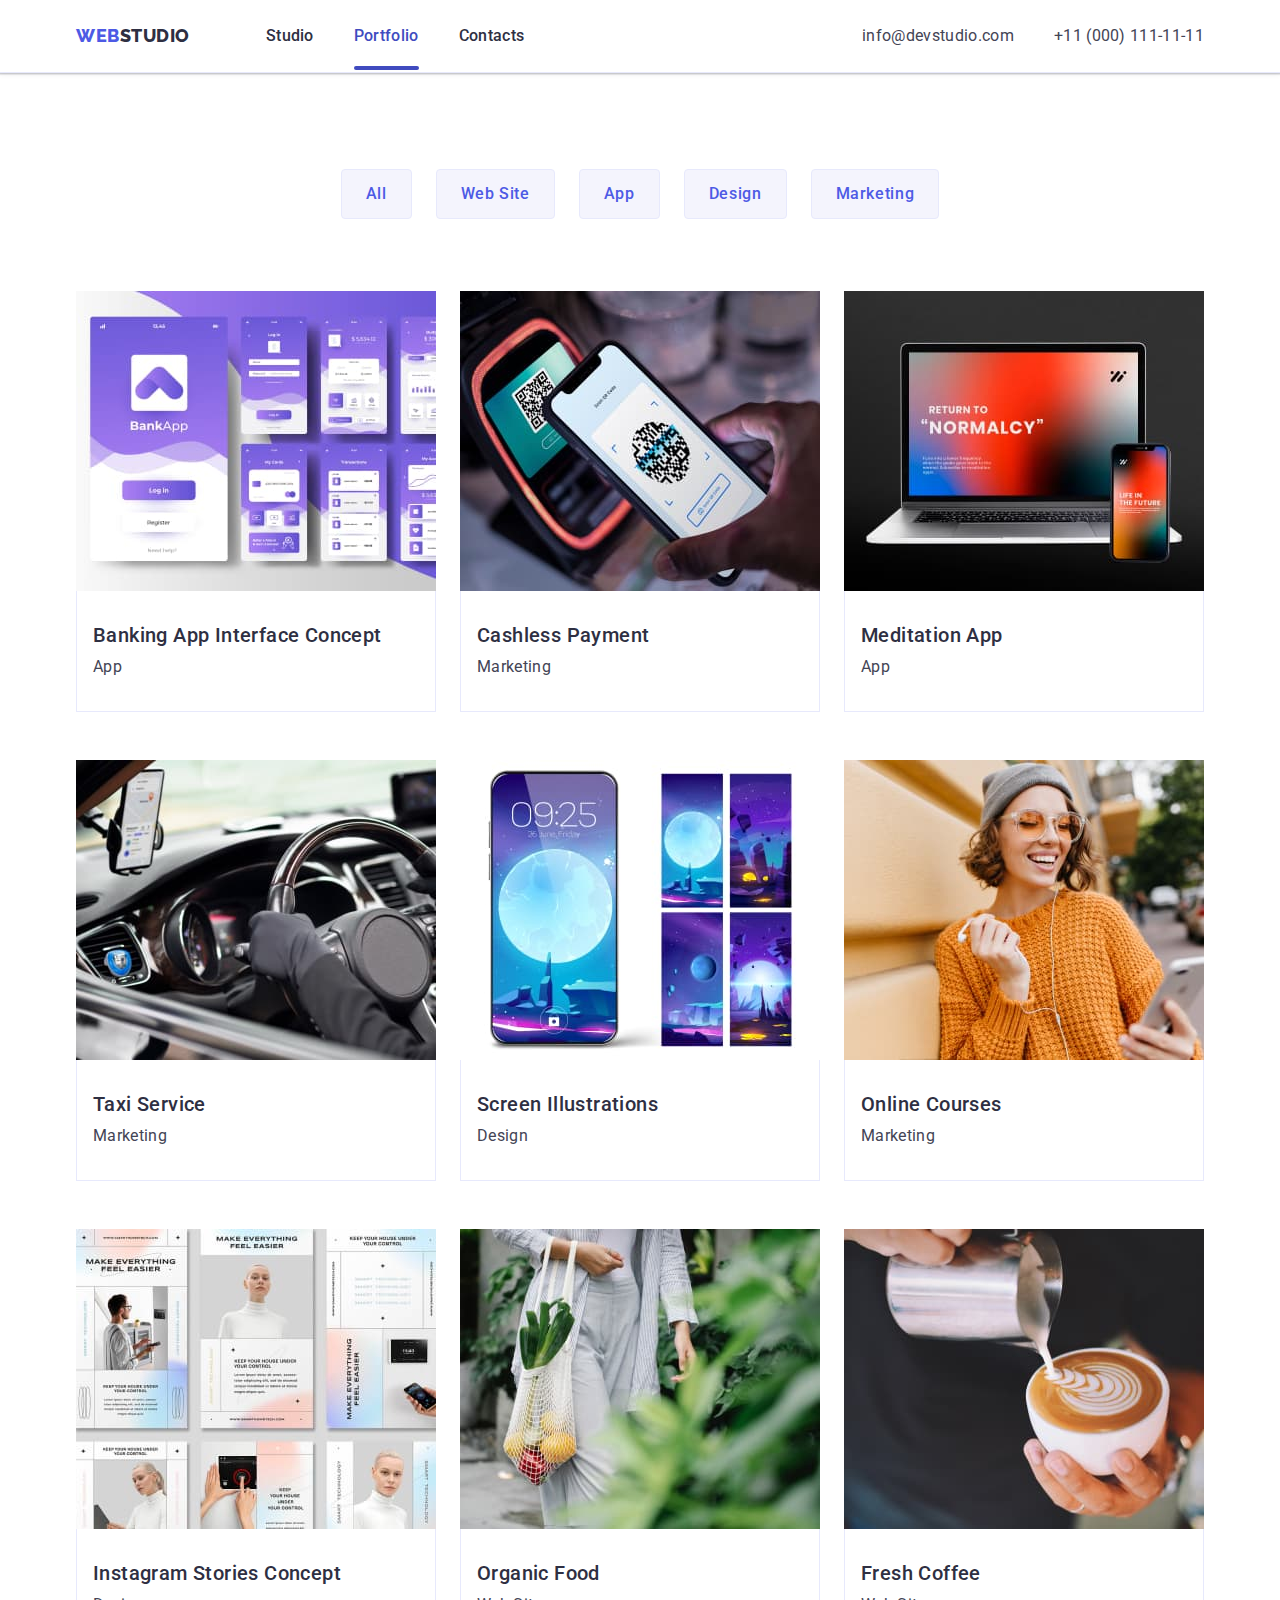
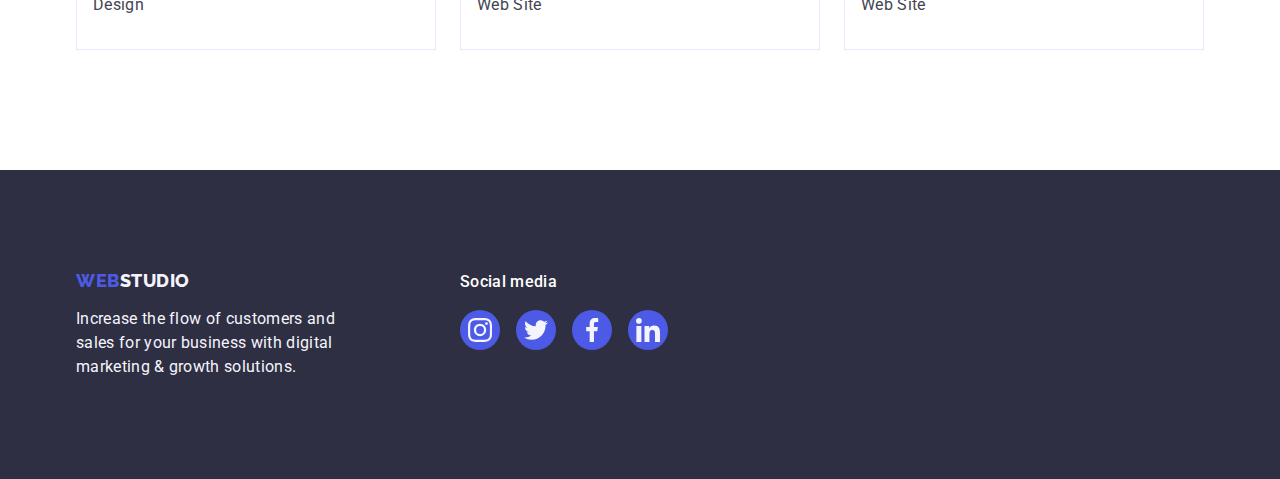
==== portfolio.html @ e22e3ca7 "dz5" ====
<!DOCTYPE html>
<html lang="en">
  <head>
    <meta charset="UTF-8" />
    <meta http-equiv="X-UA-Compatible" content="IE=edge" />
    <meta name="viewport" content="width=device-width, initial-scale=1.0" />

    <title>WebStudio</title>
    <link rel="preconnect" href="https://fonts.googleapis.com" />
    <link rel="preconnect" href="https://fonts.gstatic.com" crossorigin />
    <link
      href="https://fonts.googleapis.com/css2?family=Raleway:wght@800&family=Roboto:wght@400;500;700;900&display=swap"
      rel="stylesheet"
    />
    <!-- Normalize -->
    <link
      rel="stylesheet"
      href="https://cdn.jsdelivr.net/npm/modern-normalize@2.0.0/modern-normalize.min.css"
    />
    <!-- Custom styles -->
    <link rel="stylesheet" href="./css/styles.css" />
  </head>
  <body>
    <!--Header -->
    <header class="header">
      <div class="header-container container">
        <nav class="header-nav">
          <a class="header-logo link" href="./index.html"
            >Web<span class="accent">Studio</span>
          </a>
          <ul class="header-list list">
            <li class="header-item">
              <a class="header-link link" href="./index.html">Studio</a>
            </li>
            <li class="header-item">
              <a class="header-link link active" href="./portfolio.html"
                >Portfolio</a
              >
            </li>
            <li class="header-item">
              <a class="header-link link" href="">Contacts</a>
            </li>
          </ul>
        </nav>
        <address class="address">
          <ul class="list contact">
            <li>
              <a class="link contact-link" href="mailto:info@devstudio.com"
                >info@devstudio.com</a
              >
            </li>
            <li>
              <a class="link contact-link" href="tel:+110001111111">
                +11 (000) 111-11-11</a
              >
            </li>
          </ul>
        </address>
      </div>
    </header>
    <!-- Main -->
    <main>
      <section class="section-main">
        <div class="container">
          <h1 class="visually-hidden">Portfolio</h1>
          <ul class="list btn">
            <li class="btn-button">
              <button class="btn-text" type="button">All</button>
            </li>
            <li class="btn-button">
              <button class="btn-text" type="button">Web Site</button>
            </li>
            <li class="btn-button">
              <button class="btn-text" type="button">App</button>
            </li>
            <li class="btn-button">
              <button class="btn-text" type="button">Design</button>
            </li>
            <li class="btn-button">
              <button class="btn-text" type="button">Marketing</button>
            </li>
          </ul>
          <ul class="list card">
            <li class="card-list">
              <a class="card-link" href="">
                <div class="card-top-wrap">
                  <img src="./images/imgpf1.jpg" alt="foto" width="360" />

                  <p class="card-cover-text">
                    14 Stylish and User-Friendly App Design Concepts · Task
                    Manager App · Calorie Tracker App · Exotic Fruit Ecommerce
                    App · Cloud Storage App
                  </p>
                </div>

                <div class="card-border">
                  <h2 class="card-title">Banking App Interface Concept</h2>
                  <p class="card-text">App</p>
                </div>
              </a>
            </li>
            <li class="card-list">
              <a class="card-link" href="">
                <div class="card-top-wrap">
                  <img src="./images/imgpf2.jpg" alt="foto" width="360" />

                  <p class="card-cover-text">
                    14 Stylish and User-Friendly App Design Concepts · Task
                    Manager App · Calorie Tracker App · Exotic Fruit Ecommerce
                    App · Cloud Storage App
                  </p>
                </div>
                <div class="card-border">
                  <h2 class="card-title">Cashless Payment</h2>
                  <p class="card-text">Marketing</p>
                </div>
              </a>
            </li>
            <li class="card-list">
              <a class="card-link" href="">
                <div class="card-top-wrap">
                  <img src="./images/imgpf3.jpg" alt="foto" width="360" />

                  <p class="card-cover-text">
                    14 Stylish and User-Friendly App Design Concepts · Task
                    Manager App · Calorie Tracker App · Exotic Fruit Ecommerce
                    App · Cloud Storage App
                  </p>
                </div>
                <div class="card-border">
                  <h2 class="card-title">Meditation App</h2>
                  <p class="card-text">App</p>
                </div>
              </a>
            </li>
            <li class="card-list">
              <a class="card-link" href="">
                <div class="card-top-wrap">
                  <img src="./images/imgpf4.jpg" alt="foto" width="360" />

                  <p class="card-cover-text">
                    14 Stylish and User-Friendly App Design Concepts · Task
                    Manager App · Calorie Tracker App · Exotic Fruit Ecommerce
                    App · Cloud Storage App
                  </p>
                </div>
                <div class="card-border">
                  <h2 class="card-title">Taxi Service</h2>
                  <p class="card-text">Marketing</p>
                </div>
              </a>
            </li>
            <li class="card-list">
              <a class="card-link" href="">
                <div class="card-top-wrap">
                  <img src="./images/imgpf5.jpg" alt="foto" width="360" />

                  <p class="card-cover-text">
                    14 Stylish and User-Friendly App Design Concepts · Task
                    Manager App · Calorie Tracker App · Exotic Fruit Ecommerce
                    App · Cloud Storage App
                  </p>
                </div>
                <div class="card-border">
                  <h2 class="card-title">Screen Illustrations</h2>
                  <p class="card-text">Design</p>
                </div>
              </a>
            </li>
            <li class="card-list">
              <a class="card-link" href="">
                <div class="card-top-wrap">
                  <img src="./images/imgpf6.jpg" alt="foto" width="360" />

                  <p class="card-cover-text">
                    14 Stylish and User-Friendly App Design Concepts · Task
                    Manager App · Calorie Tracker App · Exotic Fruit Ecommerce
                    App · Cloud Storage App
                  </p>
                </div>
                <div class="card-border">
                  <h2 class="card-title">Online Courses</h2>
                  <p class="card-text">Marketing</p>
                </div>
              </a>
            </li>
            <li class="card-list">
              <a class="card-link" href="">
                <div class="card-top-wrap">
                  <img src="./images/imgpf7.jpg" alt="foto" width="360" />

                  <p class="card-cover-text">
                    14 Stylish and User-Friendly App Design Concepts · Task
                    Manager App · Calorie Tracker App · Exotic Fruit Ecommerce
                    App · Cloud Storage App
                  </p>
                </div>
                <div class="card-border">
                  <h2 class="card-title">Instagram Stories Concept</h2>
                  <p class="card-text">Design</p>
                </div>
              </a>
            </li>
            <li class="card-list">
              <a class="card-link" href="">
                <div class="card-top-wrap">
                  <img src="./images/imgpf8.jpg" alt="foto" width="360" />

                  <p class="card-cover-text">
                    14 Stylish and User-Friendly App Design Concepts · Task
                    Manager App · Calorie Tracker App · Exotic Fruit Ecommerce
                    App · Cloud Storage App
                  </p>
                </div>
                <div class="card-border">
                  <h2 class="card-title">Organic Food</h2>
                  <p class="card-text">Web Site</p>
                </div>
              </a>
            </li>
            <li class="card-list">
              <a class="card-link" href="">
                <div class="card-top-wrap">
                  <img src="./images/imgpf9.jpg" alt="foto" width="360" />

                  <p class="card-cover-text">
                    14 Stylish and User-Friendly App Design Concepts · Task
                    Manager App · Calorie Tracker App · Exotic Fruit Ecommerce
                    App · Cloud Storage App
                  </p>
                </div>
                <div class="card-border">
                  <h2 class="card-title">Fresh Coffee</h2>
                  <p class="card-text">Web Site</p>
                </div>
              </a>
            </li>
          </ul>
        </div>
      </section>
    </main>

    <!-- Footer -->

    <footer class="page-footer">
      <div class="container page-footer-link">
        <div class="footer-container">
          <a class="link footer-logo" href=""
            >Web<span class="accent-color">Studio</span>
          </a>
          <p class="text">
            Increase the flow of customers and sales for your business with
            digital marketing & growth solutions.
          </p>
        </div>

        <div class="footer-link">
          <p class="text-footer">Social media</p>
          <ul class="link-card-footer list">
            <li class="team-link-card">
              <a
                class="team-link socials-footer"
                href=""
                aria-label="Instagram"
              >
                <svg class="team-icon" width="24" height="24">
                  <use href="./images/icons.svg#icon-instagram"></use>
                </svg>
              </a>
            </li>
            <li class="team-link-card">
              <a class="team-link socials-footer" href="" aria-label="Twitter">
                <svg class="team-icon" width="24" height="24">
                  <use href="./images/icons.svg#icon-twitter"></use>
                </svg>
              </a>
            </li>
            <li class="team-link-card">
              <a class="team-link socials-footer" href="" aria-label="Fasebooc">
                <svg class="team-icon" width="24" height="24">
                  <use href="./images/icons.svg#icon-facebook"></use>
                </svg>
              </a>
            </li>
            <li class="team-link-card">
              <a class="team-link socials-footer" href="" aria-label="Linkedin"
                ><svg class="team-icon" width="24" height="24">
                  <use href="./images/icons.svg#icon-linkedin"></use>
                </svg>
              </a>
            </li>
          </ul>
        </div>
      </div>
    </footer>
  </body>
</html>
---- css/styles.css ----
:root {
  --color-iris: #4d5ae5;
  --color-title: #2e2f42;
  --color-text: #434455;
  --color-link: #434455;
  --color-white: #ffffff;
  --background-hero: #2e2f42;
  --lightslate: #8e8f99;
  --ocean: #404bbf;
  --green-hover: #31d0aa;
  --cloud: #f4f4fd;
  --navyblue-modal: rgba(46, 47, 66, 0.4);
  --dairy-modal: #fcfcfc;
  --cornflower-close: #e7e9fc;
  --navyblue: #2e2f42;
}

body {
  color: var(--color-text);
  background-color: var(--color-white);
  font-family: 'Roboto', sans-serif;
  font-style: normal;
  letter-spacing: 0.02em;
}

/**
  |============================
  |  Reset
  |============================
*/

h1,
h2,
h3,
h4,
h5,
h6,
p {
  color: var(--color-title);
  margin: 0;
}
img {
  display: block;
  max-width: 100%;
  height: auto;
}
ul,
ol {
  list-style: none;
  margin: 0;
  padding: 0;
}
a {
  text-decoration: none;
  color: currentColor;
}
button {
  font-family: inherit;
  cursor: pointer;
}
.list {
  list-style: none;
}

.link {
  text-decoration: none;
}

/**
  |============================
  | Base styles
  |============================
*/

.visually-hidden {
  position: absolute;
  width: 1px;
  height: 1px;
  margin: -1px;
  border: 0;
  padding: 0;

  white-space: nowrap;
  clip-path: inset(100%);
  clip: rect(0 0 0 0);
  overflow: hidden;
}

.container {
  width: 1158px;
  margin-left: auto;
  margin-right: auto;
  padding: 0 15px;
}

/**
  |============================
  | Header styles 
  |============================
*/

.header {
  padding-top: 24px;
  padding-bottom: 24px;
  border-bottom: 1px solid #e7e9fc;
  box-shadow: 0px 1px 6px 0px rgba(46, 47, 66, 0.08),
    0px 1px 1px 0px rgba(46, 47, 66, 0.16),
    0px 2px 1px 0px rgba(46, 47, 66, 0.08);
}

.header-container {
  display: flex;
  align-items: center;
  justify-content: space-between;
}

.header-nav {
  display: flex;
  align-items: center;
}

.header-logo {
  margin-right: 76px;
  font-family: 'Raleway', sans-serif;
  font-weight: 800;
  font-size: 18px;
  line-height: 1.17;
  letter-spacing: 0.03em;
  color: var(--color-iris);
  text-decoration: none;
  text-transform: uppercase;
  display: inline-block;
}

.header-list {
  display: flex;
  align-items: center;
  gap: 40px;
}

.header-item {
}

.accent {
  color: var(--color-title);
}

.header-link {
  position: relative;
  color: var(--color-title);
  font-weight: 500;
  font-size: 16px;
  line-height: 1.5;
  text-decoration: none;
  padding: 24px 0;
  transition: color 250ms cubic-bezier(0.4, 0, 0.2, 1);
}

.active {
  color: var(--ocean);
}

.header-link.active::after {
  content: '';
  position: absolute;
  bottom: -1px;
  left: 0;

  display: block;
  width: 100%;
  height: 4px;
  background-color: var(--ocean);

  border-radius: 2px;
}

.header-link.active:hover,
.header-link.active:focus {
  color: var(--ocean);

  transition: 250ms cubic-bezier(0.4, 0, 0.2, 1);
}

.site-nav .link:active {
  color: var(--color-iris);
}

.address {
  font-style: normal;
}

.contact {
  display: flex;
  align-items: center;
  gap: 40px;
}

.contact-link {
  color: var(--color-link);
  font-style: normal;
  font-size: 16px;
  line-height: 1.5;
  text-decoration: none;
  transition: color 250ms cubic-bezier(0.4, 0, 0.2, 1);
}

.contact-link:hover,
.contact-link:focus {
  color: #404bbf;
  transition: 250ms cubic-bezier(0.4, 0, 0.2, 1);
}

/**
  |============================
  |  Hero
  |============================
*/

.hero {
  padding-top: 188px;
  padding-bottom: 188px;
  background: var(--background-hero);
  max-width: 1440px;
  margin: 0 auto;
  background-image: linear-gradient(
      rgba(46, 47, 66, 0.7),
      rgba(46, 47, 66, 0.7)
    ),
    url(../images/people-office.jpg);
  background-repeat: no-repeat;
  background-position: center;
  background-size: cover;
}

.hero-container {
}

.hero-title {
  color: var(--color-white);
  font-weight: 700;
  font-size: 56px;
  line-height: 1.07;
  letter-spacing: 0.02em;
  text-align: center;
  max-width: 496px;
  margin: 0 auto;
  margin-bottom: 48px;
}

.hero-button {
  display: block;
  margin: 0 auto;
  min-width: 169px;
  height: 56px;
  left: 636px;
  top: 428px;
  background-color: var(--color-iris);
  color: var(--color-white);
  font-family: inherit;
  font-weight: 500;
  font-size: 16px;
  line-height: 1.5;
  letter-spacing: 0.04em;
  cursor: pointer;
  border: none;
  border-radius: 4px;
  transition: background-color 250ms cubic-bezier(0.4, 0, 0.2, 1);
}

.hero-button:hover,
.hero-button:focus {
  background-color: var(--ocean);
  transition: 250ms cubic-bezier(0.4, 0, 0.2, 1);
}

/**
  |============================
  |  Feature
  |============================
*/

.feature-section {
  padding: 120px 0;
}

.feature {
  display: flex;
  gap: 24px;
}

.feature-list {
  width: calc((100% - 72px) / 4);
}

.icon-container {
  display: flex;
  justify-content: center;
  align-items: center;
  width: 264px;
  height: 112px;
  border-radius: 4px;
  background: #f4f4fd;
  margin-bottom: 8px;
}

.feature-icon {
}

.feature-title {
  color: var(--color-title);
  font-weight: 500;
  font-size: 20px;
  line-height: 1.2;
  letter-spacing: 0.02em;
  margin-bottom: 8px;
}

.feature-text {
  color: var(--color-text);
  font-size: 16px;
  line-height: 1.5;
}

/**
  |============================
  | What are we doing
  |============================
*/

.section-pic {
  padding-bottom: 120px;
}

.section-title {
  margin-bottom: 72px;
  color: var(--color-title);
  font-size: 36px;
  line-height: 1.11;
  letter-spacing: 0.02em;
  text-align: center;
  text-transform: capitalize;
}

.section-pic-img {
  display: flex;
  gap: 24px;
}

.images {
  width: calc((100% - 48px) / 3);
}

/**
  |============================
  |  Our Team
  |============================
*/

.title {
  margin-bottom: 72px;
}

.team {
  display: flex;
  gap: 24px;
}

.team-card {
  background-color: #ffffff;
  box-shadow: 0px 1px 6px rgba(46, 47, 66, 0.08),
    0px 1px 1px rgba(46, 47, 66, 0.16), 0px 2px 1px rgba(46, 47, 66, 0.08);
  border-radius: 0px 0px 4px 4px;
  width: calc((100% - 72px) / 4);
}

.section-team {
  background-color: #f4f4fd;
  padding: 120px 0;
}

.team-title {
  color: var(--color-title);
  font-weight: 500;
  font-size: 20px;
  line-height: 1.2;
  letter-spacing: 0.02em;
  text-align: center;
  margin-bottom: 8px;
}

.team-text {
  color: var(--color-text);
  font-weight: 400;
  font-size: 16px;
  line-height: 1.5;
  text-align: center;
  margin-bottom: 8px;
}

.link-card {
  display: flex;
  justify-content: center;
  gap: 24px;
}

.team-link-card {
}

.team-link {
  display: flex;
  justify-content: center;
  align-items: center;

  width: 40px;
  height: 40px;

  border-radius: 50%;
  background-color: var(--color-iris);
  transition: background-color 250ms cubic-bezier(0.4, 0, 0.2, 1);
}

.team-link:hover,
.team-link:focus {
  background-color: var(--ocean);
}

.team-icon {
  fill: var(--cloud);
}

.team-list {
  padding: 32px 0;
}

/**
  |============================
  |Customers
  |============================
*/

.section-clients {
  padding: 120px 0;
}

.clients-list {
  display: flex;
  justify-content: center;
  gap: 24px;
}

.clients-item {
  width: 168px;
  height: 88px;
}

.clients-link {
  display: flex;
  justify-content: center;
  align-items: center;

  width: 100%;
  height: 100%;

  color: var(--lightslate);
  border: 1px solid var(--lightslate);
  border-radius: 4px;
  transition: border-color 250ms cubic-bezier(0.4, 0, 0.2, 1),
    color 250ms cubic-bezier(0.4, 0, 0.2, 1);
}

.clients-icon {
  fill: currentColor;
}
.clients-link:hover,
.clients-link:focus {
  border-color: var(--ocean);
  color: var(--ocean);
}

.clients-link:hover .clients-icon,
.clients-link:focus {
  fill: var(--ocean);
}

/**
  |============================
  |  Footer
  |============================
*/

.footer-logo {
  font-family: 'Raleway', sans-serif;
  font-weight: 800;
  font-size: 18px;
  line-height: 1.17;
  letter-spacing: 0.03em;
  color: var(--color-iris);
  text-decoration: none;
  text-transform: uppercase;
  display: inline-block;
  margin-bottom: 16px;
}

.page-footer {
  padding-top: 100px;
  padding-bottom: 100px;
  background: var(--background-hero);
}

.accent-color {
  color: #f4f4fd;
}

.page-footer .text {
  width: 264px;
  height: 72px;
  color: #f4f4fd;
  font-size: 16px;
  line-height: 1.5;
}

.page-footer-link {
  display: flex;
  align-items: baseline;
}

.footer-container {
  margin-right: 120px;
}

.text-footer {
  font-size: 16px;
  font-family: Roboto;
  font-style: normal;
  font-weight: 500;
  line-height: 1.5;
  letter-spacing: 0.32px;
  color: var(--color-white);
  margin-bottom: 16px;
}

.footer-link {
}

.link-card-footer {
  display: flex;
  gap: 16px;
}

.team-link {
  transition: background-color 250ms cubic-bezier(0.4, 0, 0.2, 1);
}

.socials-footer:hover,
.socials-footer:focus {
  background-color: var(--green-hover);
}

/**
  |============================
  |  Portfolio
  |============================
*/

.section-main {
  padding: 96px 0 120px 0;
}

.btn {
  display: flex;
  justify-content: center;
  gap: 24px;
  margin-bottom: 72px;
}

.btn-button {
}

.btn-text {
  color: var(--color-iris);
  background-color: #f4f4fd;
  font-family: inherit;
  font-weight: 500;
  font-size: 16px;
  line-height: 1.5;
  letter-spacing: 0.04em;
  cursor: pointer;
  list-style: none;
  padding: 12px 24px;
  background: #f4f4fd;
  border: 1px solid #e7e9fc;
  border-radius: 4px;

  transition: color 250ms cubic-bezier(0.4, 0, 0.2, 1),
    background-color 250ms cubic-bezier(0.4, 0, 0.2, 1),
    border-color 250ms cubic-bezier(0.4, 0, 0.2, 1),
    box-shadow 250ms cubic-bezier(0.4, 0, 0.2, 1);
}

.btn-text:hover,
.btn-text:focus {
  background-color: #404bbf;
  color: #ffffff;
  border: 1px solid transparent;
  box-shadow: 0px 3px 1px rgba(0, 0, 0, 0.1), 0px 2px 1px rgba(0, 0, 0, 0.08),
    0px 2px 2px rgba(0, 0, 0, 0.12);
}

.card-link {
  display: block;
  transition: box-shadow 250ms cubic-bezier(0.4, 0, 0.2, 1);
}

.card {
  display: flex;
  flex-wrap: wrap;
  gap: 24px;
  row-gap: 48px;
}

.card-list {
  width: calc((100% - 48px) / 3);
}

.card-link:hover,
.card-link:focus {
  box-shadow: 0px 1px 6px rgba(46, 47, 66, 0.08),
    0px 1px 1px rgba(46, 47, 66, 0.16), 0px 2px 1px rgba(46, 47, 66, 0.08);
}

.card-list:hover .card-cover-text {
  transform: translateY(0);
}

.card-border {
  border: 1px solid #e7e9fc;
  border-top: none;
  padding-top: 32px;

  padding: 32px 16px;
}

.card-title {
  color: var(--color-title);
  font-weight: 500;
  font-size: 20px;
  line-height: 1.2;
  letter-spacing: 0.02em;
  margin-bottom: 8px;
}

.card-text {
  color: var(--color-text);
  font-weight: 400;
  font-size: 16px;
  line-height: 1.5;
}

/**
  |============================
  | Project Card
  |============================
*/

.card-top-wrap {
  position: relative;
  width: 360px;
  height: 300px;
  overflow: hidden;
}

.card-cover-text {
  position: absolute;
  top: 0;
  background: var(--color-iris);
  color: var(--cloud);
  font-size: 16px;
  font-style: normal;
  font-weight: 400;
  line-height: 24px;
  letter-spacing: 0.32px;
  width: 100%;
  height: 100%;
  padding: 40px 32px;
  transform: translateY(100%);
  transition: transform 250ms cubic-bezier(0.4, 0, 0.2, 1);
}

/**
  |============================
  | Modal styles
  |============================
*/
.backdrop {
  position: fixed;
  top: 0;
  left: 0;

  width: 100%;
  height: 100%;

  background-color: var(--navyblue-modal);
  transition: opacity 250ms cubic-bezier(0.4, 0, 0.2, 1),
    visibility 250ms cubic-bezier(0.4, 0, 0.2, 1);
}

.backdrop.is-hidden {
  opacity: 0;
  visibility: hidden;
  pointer-events: none;
}

.modal {
  position: absolute;
  top: 50%;
  left: 50%;

  transform: translate(-50%, -50%) scale(1);
  transition: transform 250ms cubic-bezier(0.4, 0, 0.2, 1);

  width: 408px;
  min-height: 584px;
  padding: 72px 24px;

  border-radius: 4px;
  background: var(--dairy-modal);
  box-shadow: 0px 2px 1px 0px rgba(0, 0, 0, 0.2),
    0px 1px 3px 0px rgba(0, 0, 0, 0.12), 0px 1px 1px 0px rgba(0, 0, 0, 0.14);
}

.modal-btn {
  position: absolute;
  top: 24px;
  right: 24px;

  transition: background-color 250ms cubic-bezier(0.4, 0, 0.2, 1),
    border 250ms cubic-bezier(0.4, 0, 0.2, 1);

  display: flex;
  align-items: center;
  justify-content: center;
  padding: 0;

  width: 24px;
  height: 24px;
  border-radius: 50%;
  border: 1px solid rgba(0, 0, 0, 0.1);
  background: var(--cornflower-close);
}

.modal-btn:hover,
.modal-btn:focus {
  background-color: var(--ocean);
  border: none;
  fill: var(--color-white);
}

.modal-icon {
  transition: fill 250ms cubic-bezier(0.4, 0, 0.2, 1);
}

/**
  |============================
  | Modal form
  |============================
*/
.modal-caption {
  display: block;
  text-align: center;
  margin-bottom: 16px;

  width: 360px;
  font-size: 16px;
  font-weight: 500;
  font-style: normal;
  line-height: 1.5;
  letter-spacing: 0.32px;
}

.modal-form {
}

.modal-form-field {
  position: relative;
  display: block;
  margin-bottom: 8px;
}

e .modal-form-lable {
  display: block;
  font-size: 12px;
  line-height: normal;
  letter-spacing: 0.12px;
  font-style: normal;
  margin-bottom: 4px;
}

.modal-form-inpu {
  width: 100%;
  height: 40px;
  padding: 11px 38px;

  border-radius: 4px;
  border: 1px solid rgba(46, 47, 66, 0.4);
}

.modal-form-inpu:focus {
  border-color: var(--color-iris);
}

.modal-form-icon {
  position: absolute;
  bottom: 8px;
  left: 16px;
}

.modal-form-inpu:focus + .modal-form-icon {
  fill: var(--color-iris);
}

.modal-form-textarea {
  width: 100%;
  height: 120px;
  border-radius: 4px;
  border: 1px solid rgba(46, 47, 66, 0.4);
  resize: none;
  padding: 8px 16px;
}

.modal-button {
  display: block;
  margin: 0 auto;
  min-width: 169px;
  height: 56px;
  left: 636px;
  top: 428px;
  background-color: var(--color-iris);
  color: var(--color-white);
  font-family: inherit;
  font-weight: 500;
  font-size: 16px;
  line-height: 1.5;
  letter-spacing: 0.04em;
  cursor: pointer;
  border: none;
  border-radius: 4px;
  box-shadow: 0px 4px 4px 0px rgba(0, 0, 0, 0.15);

  transition: background-color 250ms cubic-bezier(0.4, 0, 0.2, 1);
}
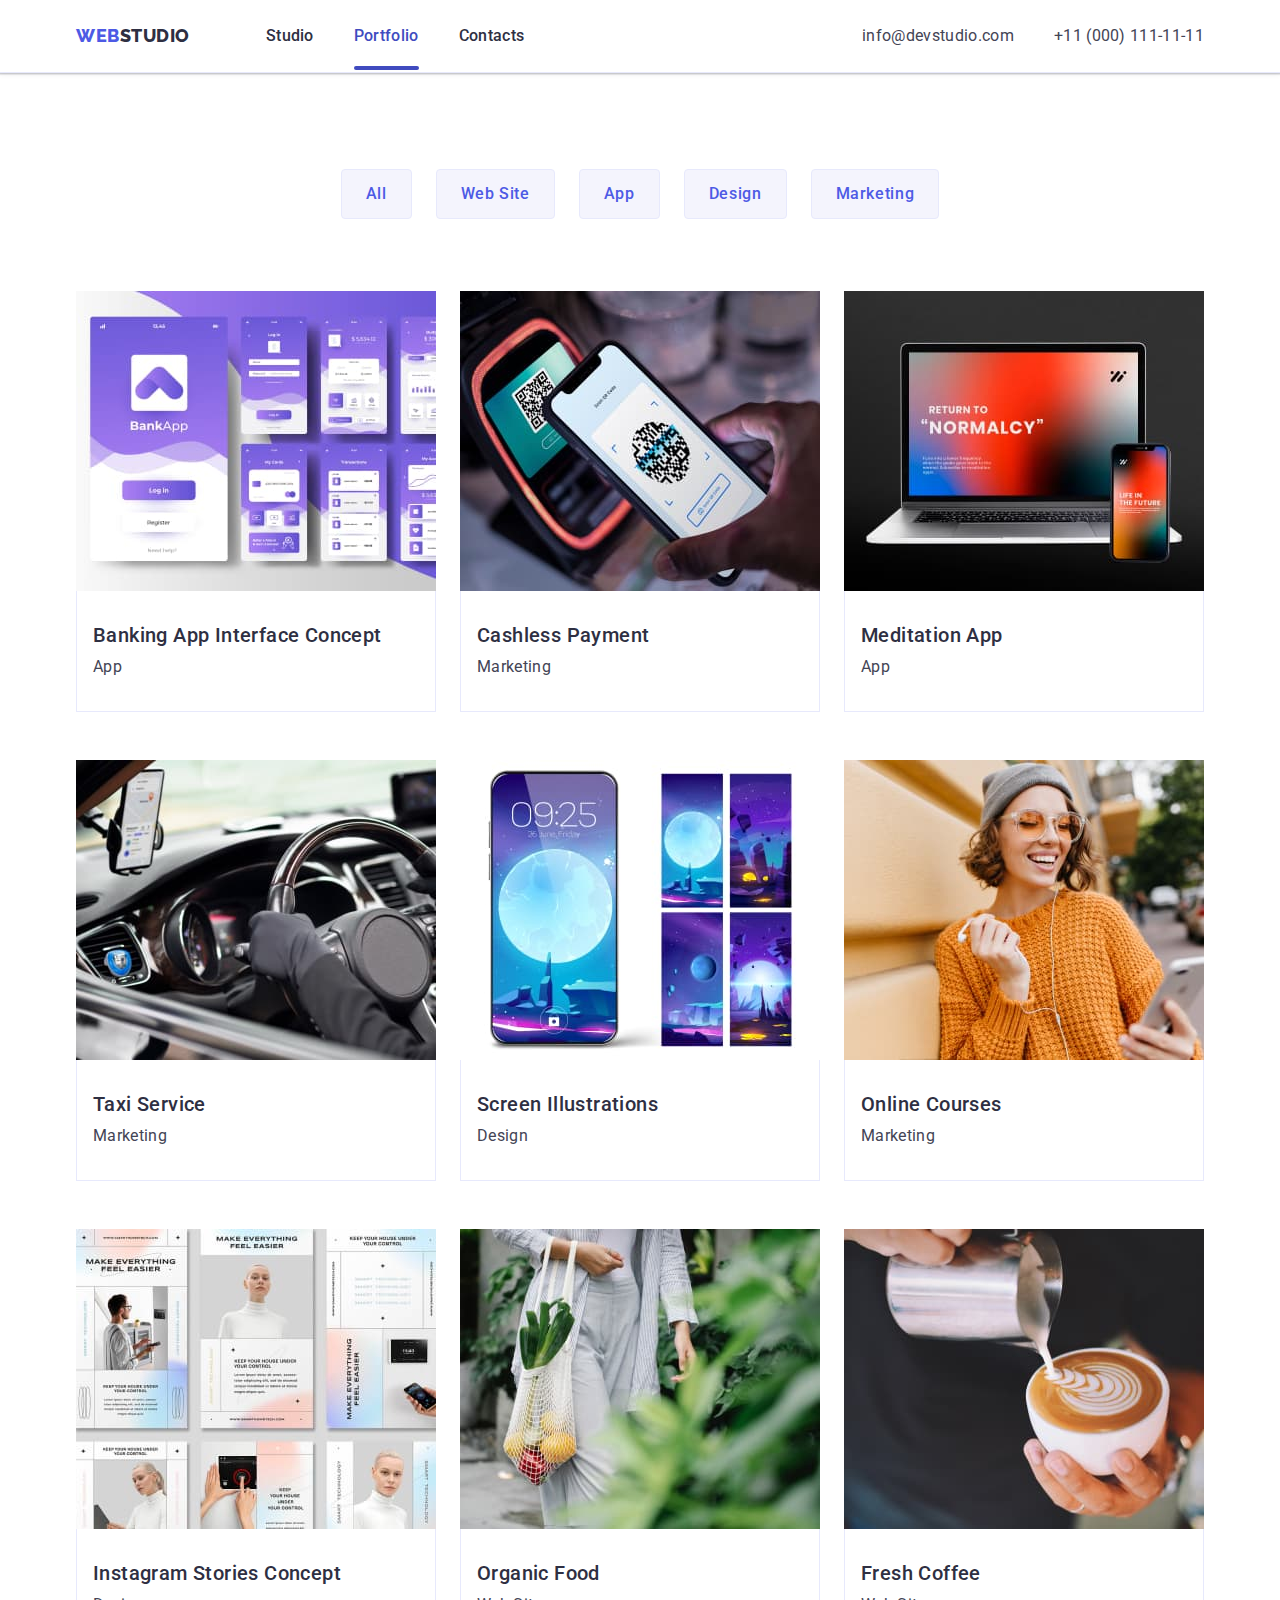
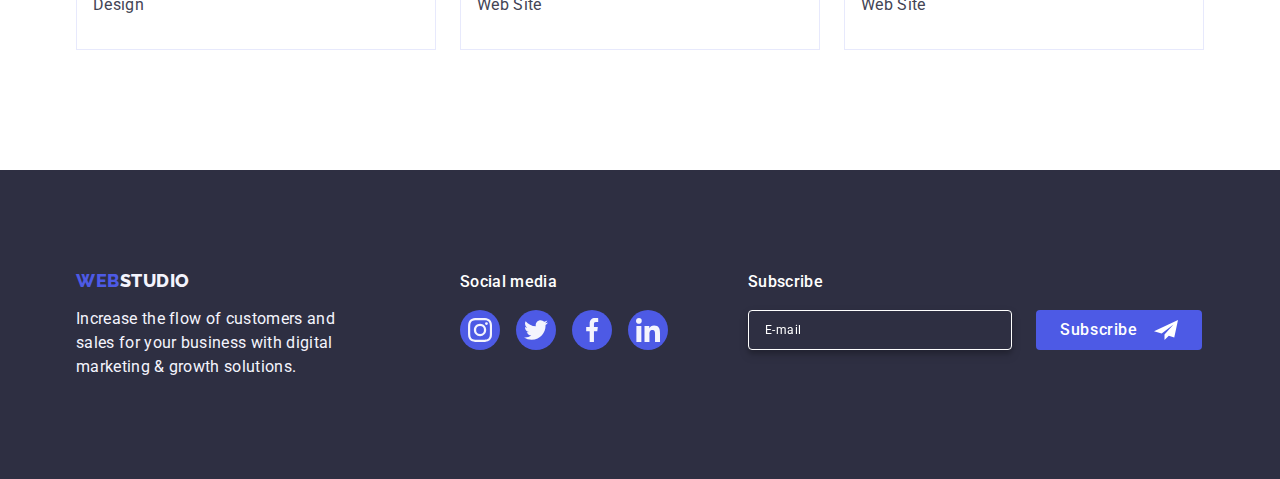
==== commit e8157ee8: "dz5" ====
--- a/portfolio.html
+++ b/portfolio.html
@@ -291,6 +291,25 @@
             </li>
           </ul>
         </div>
+        <div class="footer-subscribe">
+          <p class="text-footer">Subscribe</p>
+          <form class="subscribe-form" name="subscribe_form">
+            <label class="subscribe-form-lable">
+              <input
+                class="subscribe-form-input"
+                type="email"
+                name="subscribe_form_email"
+                placeholder="E-mail" 
+              />
+            </label>
+            <button class="footer-subscribe-btn" type="submit">
+              Subscribe
+              <svg class="footer-btn-icon" width="24" height="24">
+                <use href="./images/icons.svg#icon-svg-telegram"></use>
+              </svg>
+            </button>
+          </form>
+        </div>
       </div>
     </footer>
   </body>
--- a/css/styles.css
+++ b/css/styles.css
@@ -540,6 +540,7 @@
 }
 
 .footer-link {
+  margin-right: 80px;
 }
 
 .link-card-footer {
@@ -554,6 +555,64 @@
 .socials-footer:hover,
 .socials-footer:focus {
   background-color: var(--green-hover);
+}
+
+/* Footer subscribe form */
+.footer-subscribe {
+}
+
+.subscribe-form {
+  display: flex;
+  gap: 24px;
+}
+
+.subscribe-form-input {
+  width: 264px;
+  height: 40px;
+
+  font-size: 12px;
+  font-style: normal;
+  font-weight: 400;
+  line-height: 1.5;
+  letter-spacing: 0.48px;
+
+  padding: 8px 16px;
+  color: var(--color-white);
+  background-color: transparent;
+  background: var(--navyblue);
+  border-radius: 4px;
+  border: 1px solid var(--color-white);
+  box-shadow: 0px 4px 4px 0px rgba(0, 0, 0, 0.15);
+  filter: drop-shadow(0px 4px 4px rgba(0, 0, 0, 0.15));
+}
+
+.subscribe-form-input::placeholder {
+  color: var(--color-white);
+}
+
+.footer-subscribe-btn {
+  display: inline-flex;
+  align-items: center;
+  justify-content: center;
+ 
+  padding: 8px 24px;
+
+  min-width: 165px;
+  height: 40px;
+
+  color: var(--color-white);
+
+  font-style: normal;
+  font-weight: 500;
+  line-height: 1.5;
+  letter-spacing: 0.64px;
+  border-radius: 4px;
+  background: var(--color-iris);
+  border: none;
+}
+
+.footer-btn-icon {
+  margin-left: 16px;
 }
 
 /**
@@ -720,7 +779,7 @@
 
   width: 408px;
   min-height: 584px;
-  padding: 72px 24px;
+  padding: 72px 24px 24px 24px;
 
   border-radius: 4px;
   background: var(--dairy-modal);
@@ -818,6 +877,9 @@
   fill: var(--color-iris);
 }
 
+.modal-form-comment {
+}
+
 .modal-form-textarea {
   width: 100%;
   height: 120px;
@@ -825,6 +887,63 @@
   border: 1px solid rgba(46, 47, 66, 0.4);
   resize: none;
   padding: 8px 16px;
+  margin-bottom: 16px;
+}
+
+.modal-form-areement {
+  display: flex;
+  align-items: center;
+  justify-content: center;
+  gap: 8px;
+  margin-bottom: 24px;
+}
+
+.modal-form-checkbox {
+}
+
+.modal-form-custom-checkbox {
+  display: flex;
+  align-items: center;
+  justify-content: center;
+
+  width: 16px;
+  height: 16px;
+
+  border-radius: 2px;
+  border: 1px solid rgba(46, 47, 66, 0.4);
+
+  transition: border-color, background-color;
+}
+
+.modal-form-checkbox:checked + .modal-form-custom-checkbox {
+  border-color: var(--ocean);
+  background-color: var(--ocean);
+  transition: border-color, background-color 250ms cubic-bezier(0.4, 0, 0.2, 1);
+}
+
+.modal-form-checkbox-icon {
+  opacity: 0;
+}
+
+.modal-form-checkbox:checked
+  + .modal-form-custom-checkbox
+  > .modal-form-checkbox-icon {
+  opacity: 1;
+}
+
+.modal-form-areement-desc {
+  color: #8e8f99;
+  font-family: Roboto;
+  font-size: 12px;
+  font-style: normal;
+  font-weight: 400;
+  line-height: 1.17;
+  letter-spacing: 0.48px;
+}
+
+.modal-checkbox-link {
+  color: var(--color-iris);
+  text-decoration: underline;
 }
 
 .modal-button {
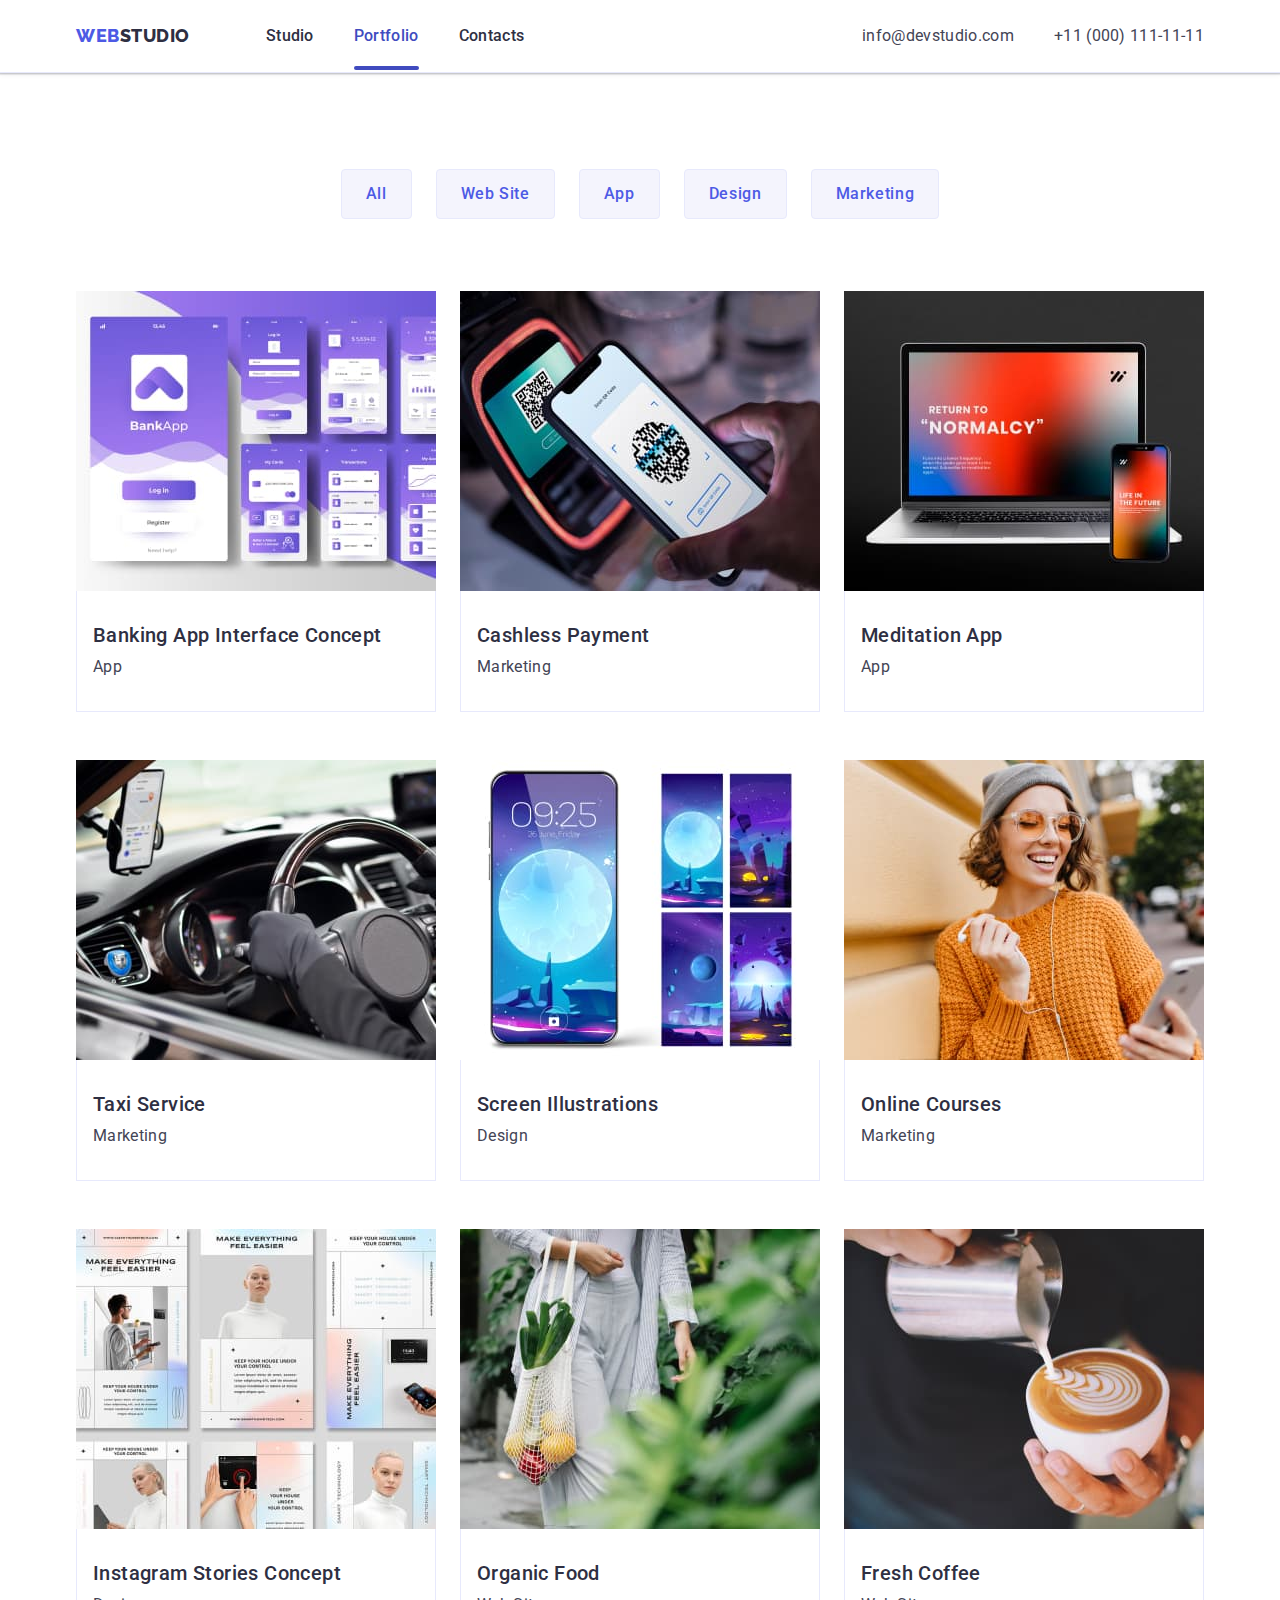
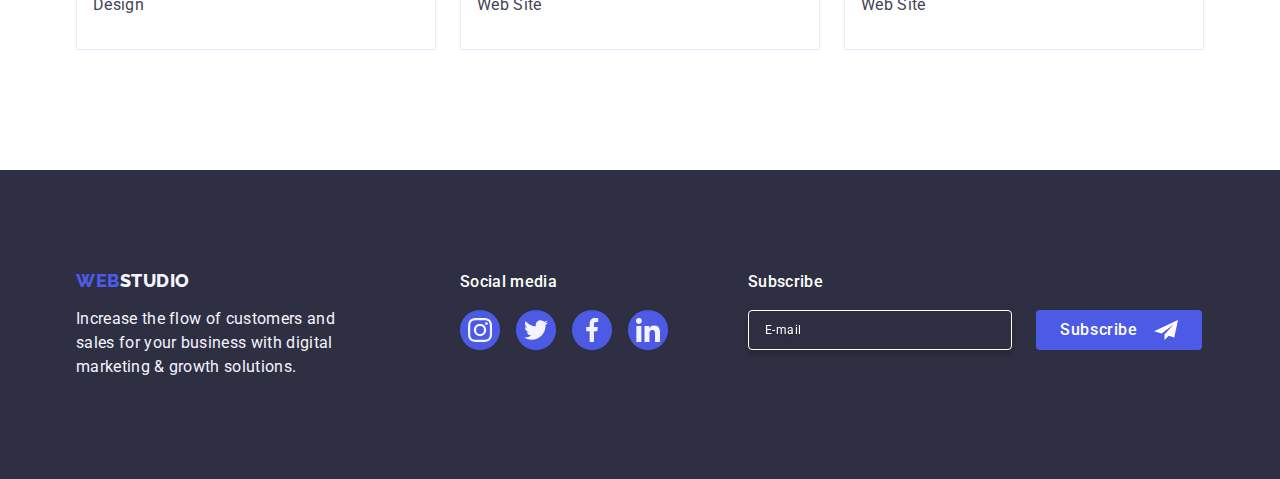
==== commit 87bfae99: "dz5" ====
--- a/portfolio.html
+++ b/portfolio.html
@@ -293,12 +293,12 @@
         </div>
         <div class="footer-subscribe">
           <p class="text-footer">Subscribe</p>
-          <form class="subscribe-form" name="subscribe_form">
+          <form class="subscribe-form" name="subscribe-form">
             <label class="subscribe-form-lable">
               <input
                 class="subscribe-form-input"
                 type="email"
-                name="subscribe_form_email"
+                name="form-email"
                 placeholder="E-mail" 
               />
             </label>
--- a/css/styles.css
+++ b/css/styles.css
@@ -579,7 +579,7 @@
   padding: 8px 16px;
   color: var(--color-white);
   background-color: transparent;
-  background: var(--navyblue);
+
   border-radius: 4px;
   border: 1px solid var(--color-white);
   box-shadow: 0px 4px 4px 0px rgba(0, 0, 0, 0.15);
@@ -594,7 +594,7 @@
   display: inline-flex;
   align-items: center;
   justify-content: center;
- 
+
   padding: 8px 24px;
 
   min-width: 165px;
@@ -769,7 +769,7 @@
   pointer-events: none;
 }
 
-.modal {
+.modal-container {
   position: absolute;
   top: 50%;
   left: 50%;
@@ -834,18 +834,23 @@
   font-style: normal;
   line-height: 1.5;
   letter-spacing: 0.32px;
+
+  color: var(--background-hero);
 }
 
 .modal-form {
+}
+
+.modal-form-field-container {
+  margin-bottom: 8px;
 }
 
 .modal-form-field {
   position: relative;
   display: block;
-  margin-bottom: 8px;
-}
-
-e .modal-form-lable {
+}
+
+.modal-form-lable {
   display: block;
   font-size: 12px;
   line-height: normal;
@@ -854,16 +859,17 @@
   margin-bottom: 4px;
 }
 
-.modal-form-inpu {
+.modal-form-input {
   width: 100%;
   height: 40px;
   padding: 11px 38px;
-
+ 
   border-radius: 4px;
   border: 1px solid rgba(46, 47, 66, 0.4);
-}
-
-.modal-form-inpu:focus {
+  transition: border-color 250ms cubic-bezier(0.4, 0, 0.2, 1);
+}
+
+.modal-form-input:focus {
   border-color: var(--color-iris);
 }
 
@@ -871,9 +877,11 @@
   position: absolute;
   bottom: 8px;
   left: 16px;
-}
-
-.modal-form-inpu:focus + .modal-form-icon {
+
+  transition: fill 250ms cubic-bezier(0.4, 0, 0.2, 1);
+}
+
+.modal-form-input:focus + .modal-form-icon {
   fill: var(--color-iris);
 }
 
@@ -883,11 +891,22 @@
 .modal-form-textarea {
   width: 100%;
   height: 120px;
+  font-size: 12px;
+  line-height: 1.17;
+  letter-spacing: 0.48px;
+  color: rgba(46, 47, 66, 0.4);
+  background-color: transparent;
+  outline: transparent;
   border-radius: 4px;
   border: 1px solid rgba(46, 47, 66, 0.4);
+
   resize: none;
   padding: 8px 16px;
   margin-bottom: 16px;
+}
+
+.modal-form-textarea:focus {
+  border-color: var(--color-iris);
 }
 
 .modal-form-areement {
